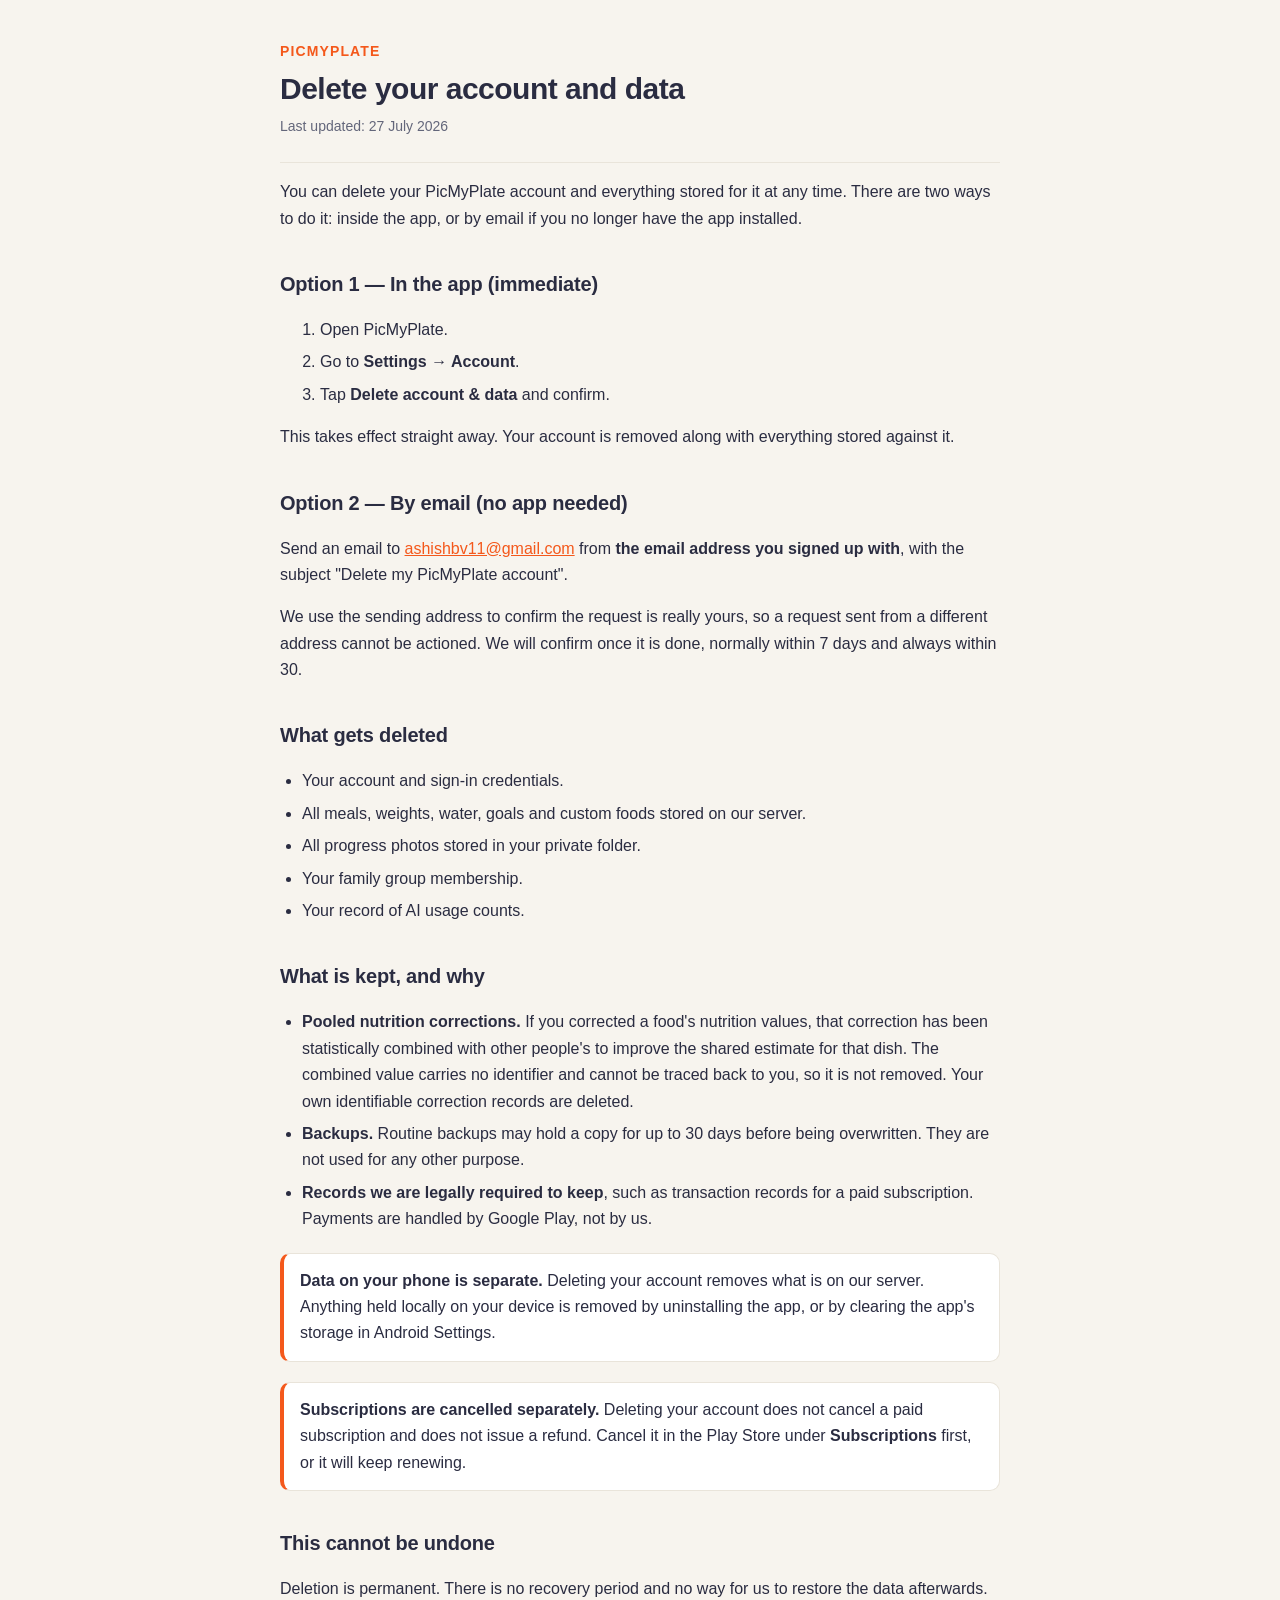
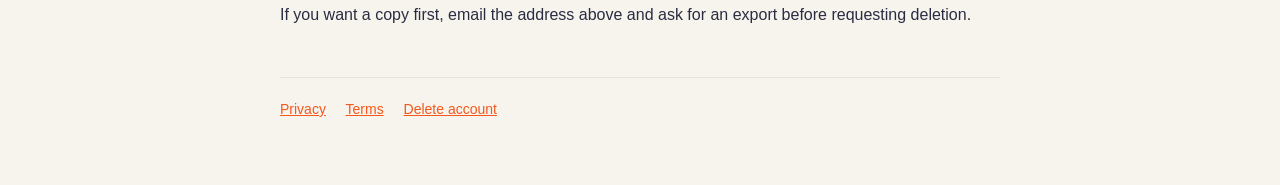
==== delete-account.html @ 67da15e4 "Add files via upload" ====
<!doctype html>
<html lang="en">
<head>
<meta charset="utf-8">
<meta name="viewport" content="width=device-width, initial-scale=1">
<title>Delete your account — PicMyPlate</title>
<link rel="stylesheet" href="style.css">
</head>
<body>
<header>
  <p class="brand">PicMyPlate</p>
  <h1>Delete your account and data</h1>
  <p class="updated">Last updated: 27 July 2026</p>
</header>

<main>

<p>You can delete your PicMyPlate account and everything stored for it at any time. There are two ways to do it: inside the app, or by email if you no longer have the app installed.</p>

<h2>Option 1 — In the app (immediate)</h2>
<ol>
  <li>Open PicMyPlate.</li>
  <li>Go to <strong>Settings → Account</strong>.</li>
  <li>Tap <strong>Delete account &amp; data</strong> and confirm.</li>
</ol>
<p>This takes effect straight away. Your account is removed along with everything stored against it.</p>

<h2>Option 2 — By email (no app needed)</h2>
<p>Send an email to <a href="mailto:ashishbv11@gmail.com?subject=Delete%20my%20PicMyPlate%20account">ashishbv11@gmail.com</a> from <strong>the email address you signed up with</strong>, with the subject "Delete my PicMyPlate account".</p>
<p>We use the sending address to confirm the request is really yours, so a request sent from a different address cannot be actioned. We will confirm once it is done, normally within 7 days and always within 30.</p>

<h2>What gets deleted</h2>
<ul>
  <li>Your account and sign-in credentials.</li>
  <li>All meals, weights, water, goals and custom foods stored on our server.</li>
  <li>All progress photos stored in your private folder.</li>
  <li>Your family group membership.</li>
  <li>Your record of AI usage counts.</li>
</ul>

<h2>What is kept, and why</h2>
<ul>
  <li>
    <strong>Pooled nutrition corrections.</strong> If you corrected a food's nutrition values, that correction has been statistically combined with other people's to improve the shared estimate for that dish. The combined value carries no identifier and cannot be traced back to you, so it is not removed. Your own identifiable correction records are deleted.
  </li>
  <li>
    <strong>Backups.</strong> Routine backups may hold a copy for up to 30 days before being overwritten. They are not used for any other purpose.
  </li>
  <li>
    <strong>Records we are legally required to keep</strong>, such as transaction records for a paid subscription. Payments are handled by Google Play, not by us.
  </li>
</ul>

<div class="note">
  <p><strong>Data on your phone is separate.</strong> Deleting your account removes what is on our server. Anything held locally on your device is removed by uninstalling the app, or by clearing the app's storage in Android Settings.</p>
</div>

<div class="note">
  <p><strong>Subscriptions are cancelled separately.</strong> Deleting your account does not cancel a paid subscription and does not issue a refund. Cancel it in the Play Store under <strong>Subscriptions</strong> first, or it will keep renewing.</p>
</div>

<h2>This cannot be undone</h2>
<p>Deletion is permanent. There is no recovery period and no way for us to restore the data afterwards. If you want a copy first, email the address above and ask for an export before requesting deletion.</p>

</main>

<footer>
  <a href="privacy.html">Privacy</a>
  <a href="terms.html">Terms</a>
  <a href="delete-account.html">Delete account</a>
</footer>
</body>
</html>
---- style.css ----
/* Shared styling for the public legal pages.
   Self-contained: no fonts, scripts or images are fetched, so the pages load
   on a bad connection and cannot leak a visit to a third party. */
:root {
  --bg: #f7f4ee;
  --card: #ffffff;
  --text: #2a2c41;
  --muted: #63667a;
  --line: #e9e4da;
  --accent: #f4581b;
}
@media (prefers-color-scheme: dark) {
  :root {
    --bg: #17181f;
    --card: #1f212a;
    --text: #eceef5;
    --muted: #a2a6b8;
    --line: #2e313d;
    --accent: #ff8a5b;
  }
}
* { box-sizing: border-box; }
body {
  margin: 0;
  padding: 0 20px 64px;
  background: var(--bg);
  color: var(--text);
  font: 16px/1.65 -apple-system, BlinkMacSystemFont, "Segoe UI", Roboto, Helvetica, Arial, sans-serif;
}
main { max-width: 720px; margin: 0 auto; }
header {
  max-width: 720px;
  margin: 0 auto;
  padding: 40px 0 24px;
  border-bottom: 1px solid var(--line);
}
.brand { font-size: 14px; font-weight: 800; letter-spacing: 0.08em; text-transform: uppercase; color: var(--accent); margin: 0 0 8px; }
h1 { font-size: 30px; line-height: 1.2; margin: 0 0 8px; letter-spacing: -0.5px; }
.updated { color: var(--muted); font-size: 14px; margin: 0; }
h2 { font-size: 20px; margin: 36px 0 10px; letter-spacing: -0.2px; }
h3 { font-size: 16px; margin: 22px 0 6px; }
p, li { color: var(--text); }
ul { padding-left: 22px; }
li { margin: 6px 0; }
a { color: var(--accent); }
.note {
  background: var(--card);
  border: 1px solid var(--line);
  border-left: 4px solid var(--accent);
  border-radius: 10px;
  padding: 14px 16px;
  margin: 20px 0;
}
.note p { margin: 0; }
table { width: 100%; border-collapse: collapse; margin: 16px 0; font-size: 15px; }
th, td { text-align: left; padding: 10px 12px; border-bottom: 1px solid var(--line); vertical-align: top; }
th { font-weight: 800; }
.wrap { overflow-x: auto; }
footer { max-width: 720px; margin: 48px auto 0; padding-top: 20px; border-top: 1px solid var(--line); color: var(--muted); font-size: 14px; }
footer a { margin-right: 16px; }
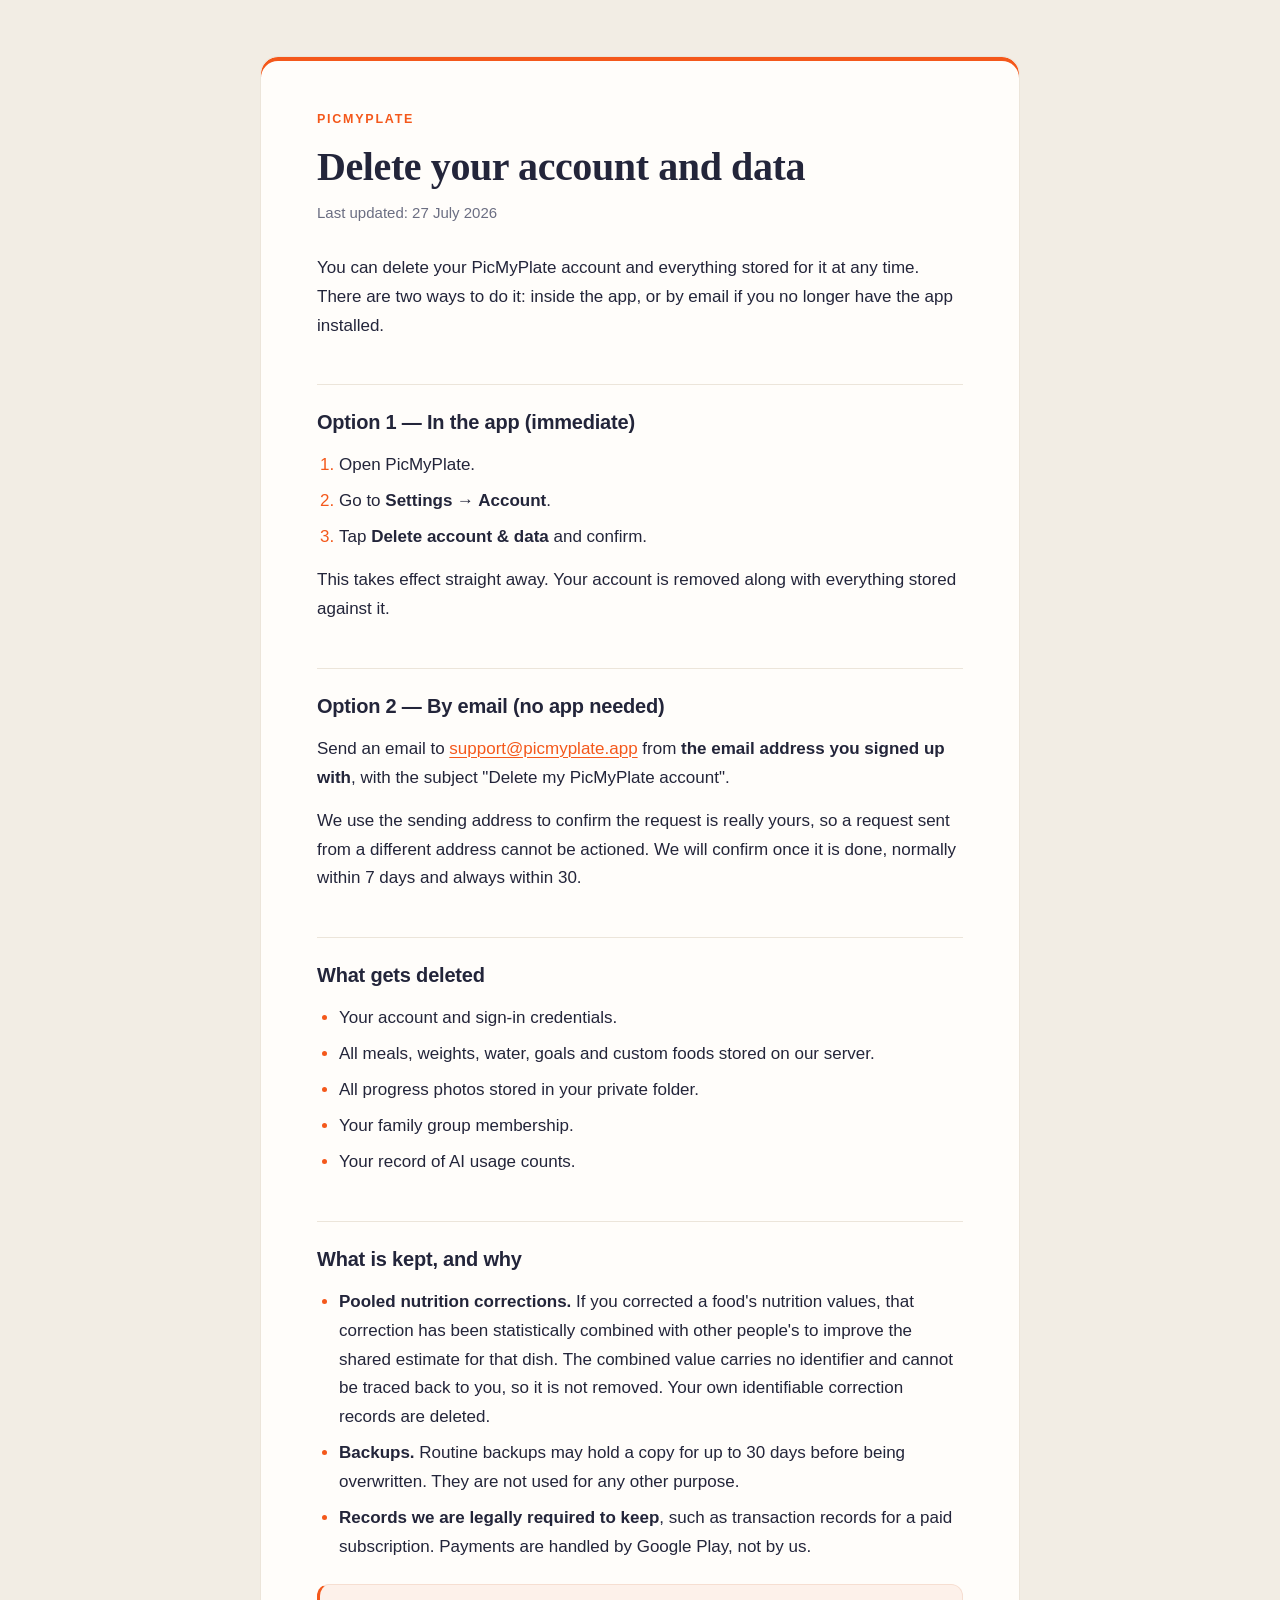
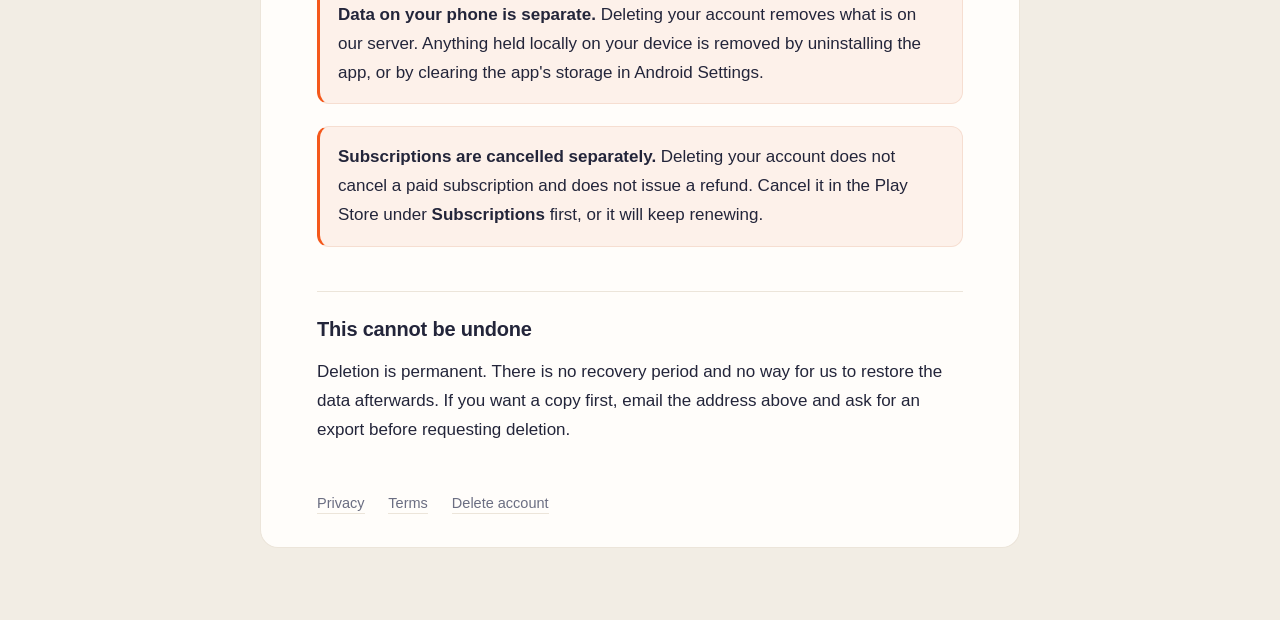
==== commit c2620c8c: "Add files via upload" ====
--- a/delete-account.html
+++ b/delete-account.html
@@ -26,7 +26,7 @@
 <p>This takes effect straight away. Your account is removed along with everything stored against it.</p>
 
 <h2>Option 2 — By email (no app needed)</h2>
-<p>Send an email to <a href="mailto:ashishbv11@gmail.com?subject=Delete%20my%20PicMyPlate%20account">ashishbv11@gmail.com</a> from <strong>the email address you signed up with</strong>, with the subject "Delete my PicMyPlate account".</p>
+<p>Send an email to <a href="mailto:support@picmyplate.app?subject=Delete%20my%20PicMyPlate%20account">support@picmyplate.app</a> from <strong>the email address you signed up with</strong>, with the subject "Delete my PicMyPlate account".</p>
 <p>We use the sending address to confirm the request is really yours, so a request sent from a different address cannot be actioned. We will confirm once it is done, normally within 7 days and always within 30.</p>
 
 <h2>What gets deleted</h2>
--- a/style.css
+++ b/style.css
@@ -1,60 +1,194 @@
 /* Shared styling for the public legal pages.
-   Self-contained: no fonts, scripts or images are fetched, so the pages load
-   on a bad connection and cannot leak a visit to a third party. */
+   Self-contained: no fonts, scripts or images are fetched, so the pages load on
+   a bad connection and cannot leak a visit to a third party. That constraint is
+   why the display face below is Georgia rather than something from a CDN - it
+   is on every machine that will read this, and it costs nothing.
+
+   Light only, deliberately. The palette follows the app (sand canvas, navy
+   text, coral accent) so someone arriving from the Play listing sees the same
+   product. The dark-mode block that used to be here inverted all of that and
+   made a legal page look like a terminal. */
 :root {
-  --bg: #f7f4ee;
-  --card: #ffffff;
-  --text: #2a2c41;
-  --muted: #63667a;
-  --line: #e9e4da;
+  /* Declared, so a browser with "force dark mode" on does not invert a page
+     that has been deliberately designed light. Without this the user's own
+     screenshot came back dark. */
+  color-scheme: light;
+
+  --bg: #f2ede4;        /* sand, a shade deeper than the sheet sits on */
+  --sheet: #fffdfa;     /* the page itself - warm white, not clinical */
+  --text: #23253a;
+  --muted: #6b6e82;
+  --line: #ece5da;
   --accent: #f4581b;
+  --accent-soft: #fdf1ea;
 }
-@media (prefers-color-scheme: dark) {
-  :root {
-    --bg: #17181f;
-    --card: #1f212a;
-    --text: #eceef5;
-    --muted: #a2a6b8;
-    --line: #2e313d;
-    --accent: #ff8a5b;
-  }
-}
+
 * { box-sizing: border-box; }
+
+html { -webkit-text-size-adjust: 100%; }
+
 body {
   margin: 0;
-  padding: 0 20px 64px;
+  padding: 0 16px 72px;
   background: var(--bg);
   color: var(--text);
-  font: 16px/1.65 -apple-system, BlinkMacSystemFont, "Segoe UI", Roboto, Helvetica, Arial, sans-serif;
+  font: 17px/1.7 -apple-system, BlinkMacSystemFont, "Segoe UI", Roboto, Helvetica, Arial, sans-serif;
+  -webkit-font-smoothing: antialiased;
 }
-main { max-width: 720px; margin: 0 auto; }
-header {
-  max-width: 720px;
+
+/* The three landmarks stack into one continuous sheet.
+   Bordered rather than shadowed: a shadow on each of three stacked elements
+   shows its seams down both sides, which is worse than no shadow at all. */
+body > header,
+body > main,
+body > footer {
+  max-width: 760px;
   margin: 0 auto;
-  padding: 40px 0 24px;
+  background: var(--sheet);
+  border-left: 1px solid var(--line);
+  border-right: 1px solid var(--line);
+  padding-left: clamp(20px, 5vw, 56px);
+  padding-right: clamp(20px, 5vw, 56px);
+}
+
+body > header {
+  margin-top: clamp(24px, 6vw, 56px);
+  padding-top: clamp(32px, 6vw, 52px);
+  padding-bottom: 28px;
+  border-top: 1px solid var(--line);
+  border-radius: 18px 18px 0 0;
+  /* One hairline of colour at the very top. The whole page is quiet, so this is
+     the only thing that has to say which product it belongs to. */
+  box-shadow: inset 0 4px 0 0 var(--accent);
+}
+
+body > footer {
+  padding-top: 24px;
+  padding-bottom: 32px;
   border-bottom: 1px solid var(--line);
+  border-radius: 0 0 18px 18px;
+  color: var(--muted);
+  font-size: 14.5px;
 }
-.brand { font-size: 14px; font-weight: 800; letter-spacing: 0.08em; text-transform: uppercase; color: var(--accent); margin: 0 0 8px; }
-h1 { font-size: 30px; line-height: 1.2; margin: 0 0 8px; letter-spacing: -0.5px; }
-.updated { color: var(--muted); font-size: 14px; margin: 0; }
-h2 { font-size: 20px; margin: 36px 0 10px; letter-spacing: -0.2px; }
-h3 { font-size: 16px; margin: 22px 0 6px; }
-p, li { color: var(--text); }
-ul { padding-left: 22px; }
-li { margin: 6px 0; }
-a { color: var(--accent); }
+
+body > main { padding-bottom: 8px; }
+
+/* ── Masthead ─────────────────────────────────────────────────────────────── */
+
+.brand {
+  font-size: 12.5px;
+  font-weight: 800;
+  letter-spacing: 0.14em;
+  text-transform: uppercase;
+  color: var(--accent);
+  margin: 0 0 14px;
+}
+
+h1 {
+  font-family: Georgia, "Iowan Old Style", "Times New Roman", serif;
+  font-size: clamp(30px, 6vw, 40px);
+  font-weight: 700;
+  line-height: 1.15;
+  letter-spacing: -0.4px;
+  margin: 0 0 10px;
+}
+
+.updated {
+  color: var(--muted);
+  font-size: 15px;
+  margin: 0;
+}
+
+/* ── Body copy ────────────────────────────────────────────────────────────── */
+
+h2 {
+  font-size: 20px;
+  font-weight: 800;
+  letter-spacing: -0.2px;
+  margin: 44px 0 12px;
+  padding-top: 20px;
+  border-top: 1px solid var(--line);
+}
+/* The first section sits right under the masthead rule, so it does not need a
+   second one immediately above it. */
+main > h2:first-child { border-top: 0; padding-top: 0; margin-top: 30px; }
+
+h3 { font-size: 16.5px; font-weight: 700; margin: 26px 0 6px; }
+
+p { margin: 0 0 14px; }
+ul, ol { padding-left: 22px; margin: 0 0 14px; }
+li { margin: 7px 0; }
+li::marker { color: var(--accent); }
+
+strong { font-weight: 700; }
+
+a {
+  color: var(--accent);
+  text-decoration-thickness: 1px;
+  text-underline-offset: 3px;
+}
+a:hover { color: #d1420c; }
+
+/* ── Callouts ─────────────────────────────────────────────────────────────── */
+
 .note {
-  background: var(--card);
-  border: 1px solid var(--line);
-  border-left: 4px solid var(--accent);
-  border-radius: 10px;
-  padding: 14px 16px;
-  margin: 20px 0;
+  background: var(--accent-soft);
+  border: 1px solid #f6ded1;
+  border-left: 3px solid var(--accent);
+  border-radius: 12px;
+  padding: 16px 18px;
+  margin: 22px 0;
 }
 .note p { margin: 0; }
-table { width: 100%; border-collapse: collapse; margin: 16px 0; font-size: 15px; }
-th, td { text-align: left; padding: 10px 12px; border-bottom: 1px solid var(--line); vertical-align: top; }
-th { font-weight: 800; }
-.wrap { overflow-x: auto; }
-footer { max-width: 720px; margin: 48px auto 0; padding-top: 20px; border-top: 1px solid var(--line); color: var(--muted); font-size: 14px; }
-footer a { margin-right: 16px; }
+.note p + p { margin-top: 10px; }
+
+/* ── Tables ───────────────────────────────────────────────────────────────── */
+
+.wrap { overflow-x: auto; margin: 18px 0; }
+table {
+  width: 100%;
+  border-collapse: collapse;
+  font-size: 15.5px;
+  border: 1px solid var(--line);
+  border-radius: 12px;
+  overflow: hidden;
+}
+th, td {
+  text-align: left;
+  padding: 12px 14px;
+  border-bottom: 1px solid var(--line);
+  vertical-align: top;
+}
+th {
+  font-weight: 800;
+  font-size: 13px;
+  letter-spacing: 0.04em;
+  text-transform: uppercase;
+  color: var(--muted);
+  background: #faf6f0;
+}
+tr:last-child td { border-bottom: 0; }
+
+/* ── Footer ───────────────────────────────────────────────────────────────── */
+
+footer a {
+  margin-right: 20px;
+  color: var(--muted);
+  text-decoration: none;
+  border-bottom: 1px solid var(--line);
+  padding-bottom: 2px;
+}
+footer a:hover { color: var(--accent); border-bottom-color: var(--accent); }
+
+/* ── Print ────────────────────────────────────────────────────────────────── */
+/* A privacy policy gets printed and filed more often than most pages. Without
+   this it prints the sand background across every sheet. */
+@media print {
+  body { background: #fff; padding: 0; }
+  body > header, body > main, body > footer {
+    border: 0; border-radius: 0; max-width: none; padding: 0;
+    box-shadow: none;
+  }
+  a { color: var(--text); }
+  h2 { break-after: avoid; }
+}
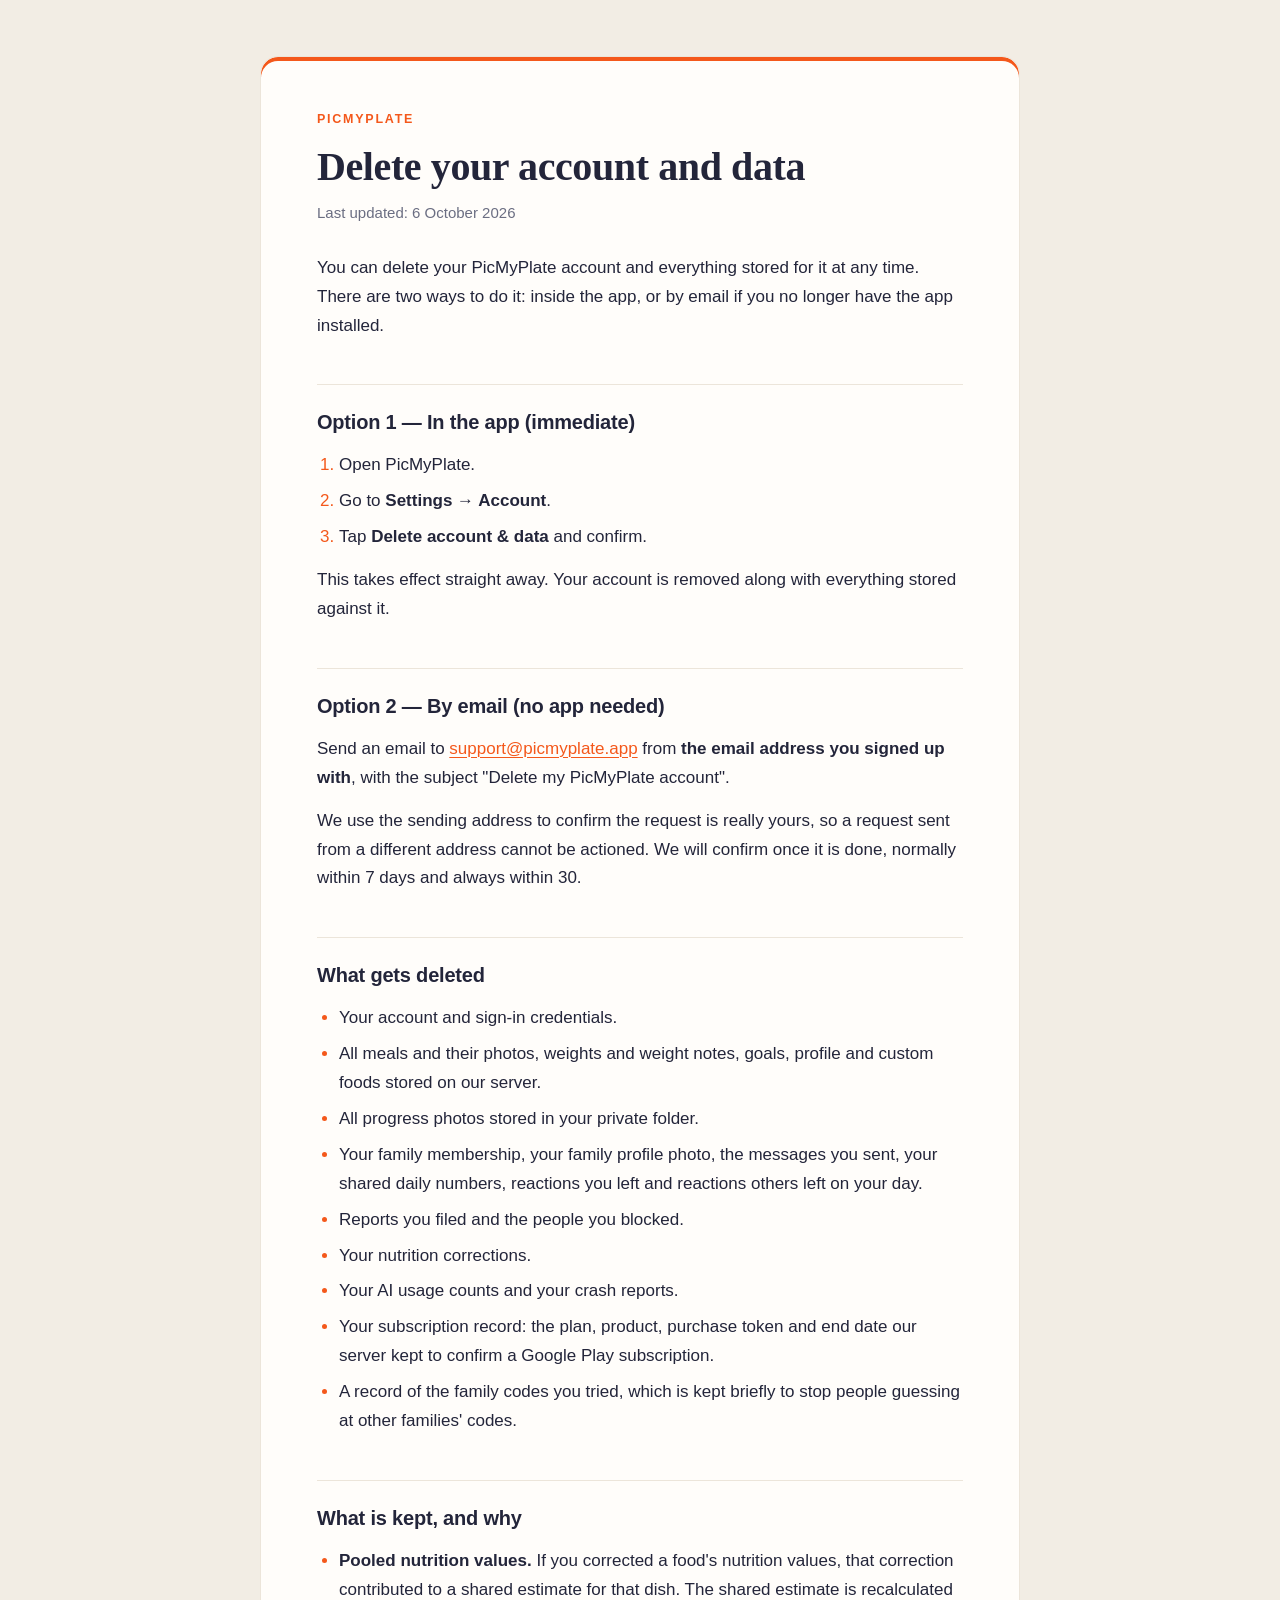
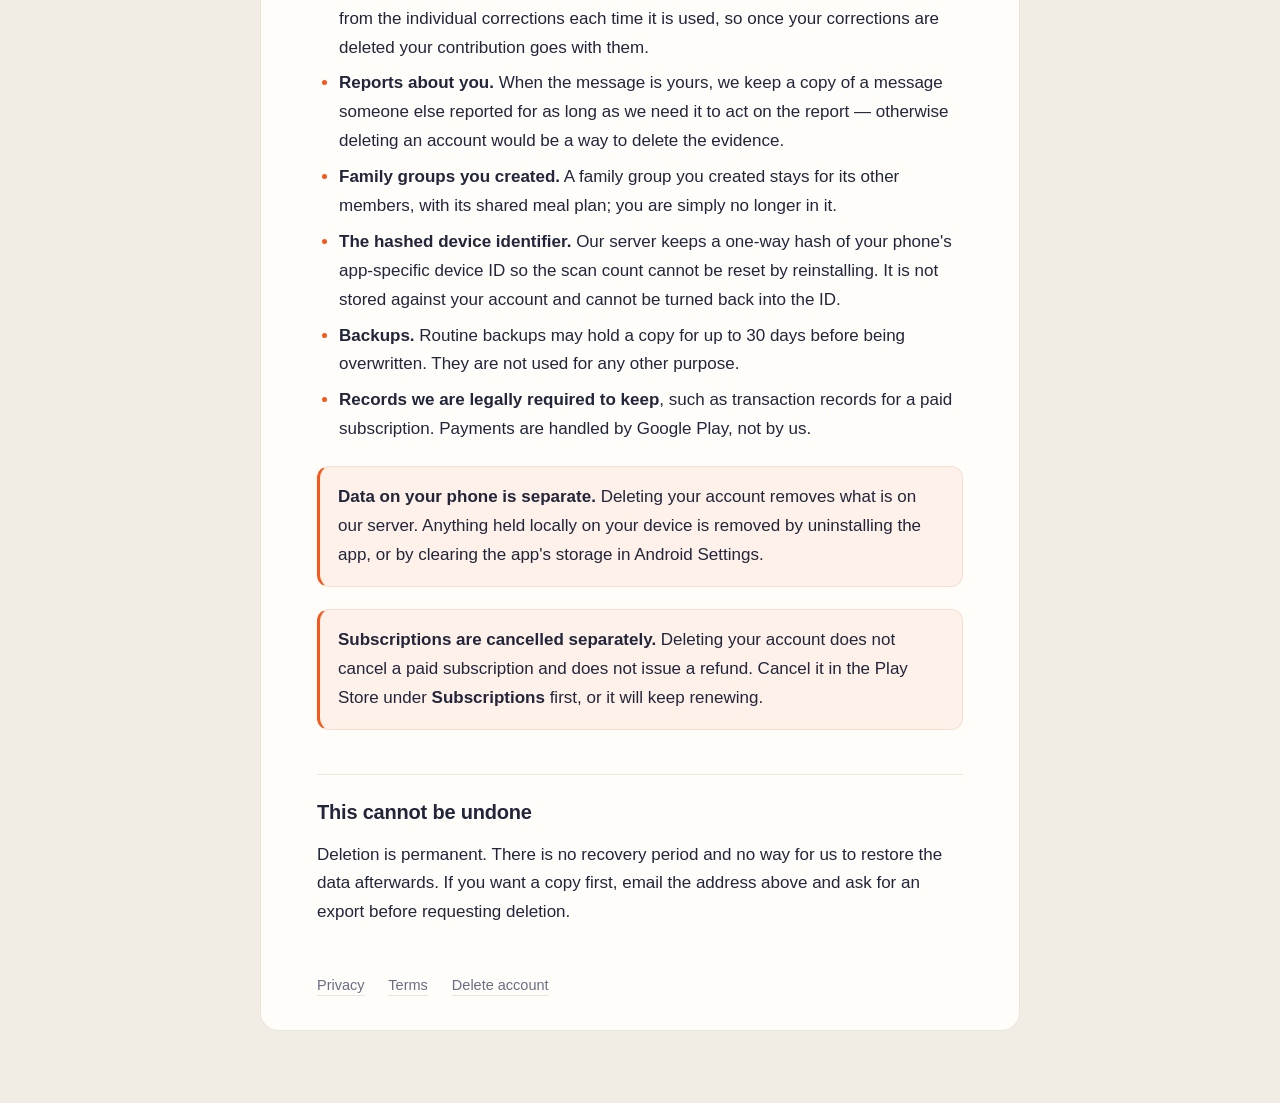
==== commit dce07ada: "Policy, terms and deletion page brought up to the app (6 Oct 2026) Privacy: an account is required; " ====
--- a/delete-account.html
+++ b/delete-account.html
@@ -10,7 +10,7 @@
 <header>
   <p class="brand">PicMyPlate</p>
   <h1>Delete your account and data</h1>
-  <p class="updated">Last updated: 27 July 2026</p>
+  <p class="updated">Last updated: 6 October 2026</p>
 </header>
 
 <main>
@@ -32,16 +32,29 @@
 <h2>What gets deleted</h2>
 <ul>
   <li>Your account and sign-in credentials.</li>
-  <li>All meals, weights, water, goals and custom foods stored on our server.</li>
+  <li>All meals and their photos, weights and weight notes, goals, profile and custom foods stored on our server.</li>
   <li>All progress photos stored in your private folder.</li>
-  <li>Your family group membership.</li>
-  <li>Your record of AI usage counts.</li>
+  <li>Your family membership, your family profile photo, the messages you sent, your shared daily numbers, reactions you left and reactions others left on your day.</li>
+  <li>Reports you filed and the people you blocked.</li>
+  <li>Your nutrition corrections.</li>
+  <li>Your AI usage counts and your crash reports.</li>
+  <li>Your subscription record: the plan, product, purchase token and end date our server kept to confirm a Google Play subscription.</li>
+  <li>A record of the family codes you tried, which is kept briefly to stop people guessing at other families' codes.</li>
 </ul>
 
 <h2>What is kept, and why</h2>
 <ul>
   <li>
-    <strong>Pooled nutrition corrections.</strong> If you corrected a food's nutrition values, that correction has been statistically combined with other people's to improve the shared estimate for that dish. The combined value carries no identifier and cannot be traced back to you, so it is not removed. Your own identifiable correction records are deleted.
+    <strong>Pooled nutrition values.</strong> If you corrected a food's nutrition values, that correction contributed to a shared estimate for that dish. The shared estimate is recalculated from the individual corrections each time it is used, so once your corrections are deleted your contribution goes with them.
+  </li>
+  <li>
+    <strong>Reports about you.</strong> When the message is yours, we keep a copy of a message someone else reported for as long as we need it to act on the report — otherwise deleting an account would be a way to delete the evidence.
+  </li>
+  <li>
+    <strong>Family groups you created.</strong> A family group you created stays for its other members, with its shared meal plan; you are simply no longer in it.
+  </li>
+  <li>
+    <strong>The hashed device identifier.</strong> Our server keeps a one-way hash of your phone's app-specific device ID so the scan count cannot be reset by reinstalling. It is not stored against your account and cannot be turned back into the ID.
   </li>
   <li>
     <strong>Backups.</strong> Routine backups may hold a copy for up to 30 days before being overwritten. They are not used for any other purpose.
